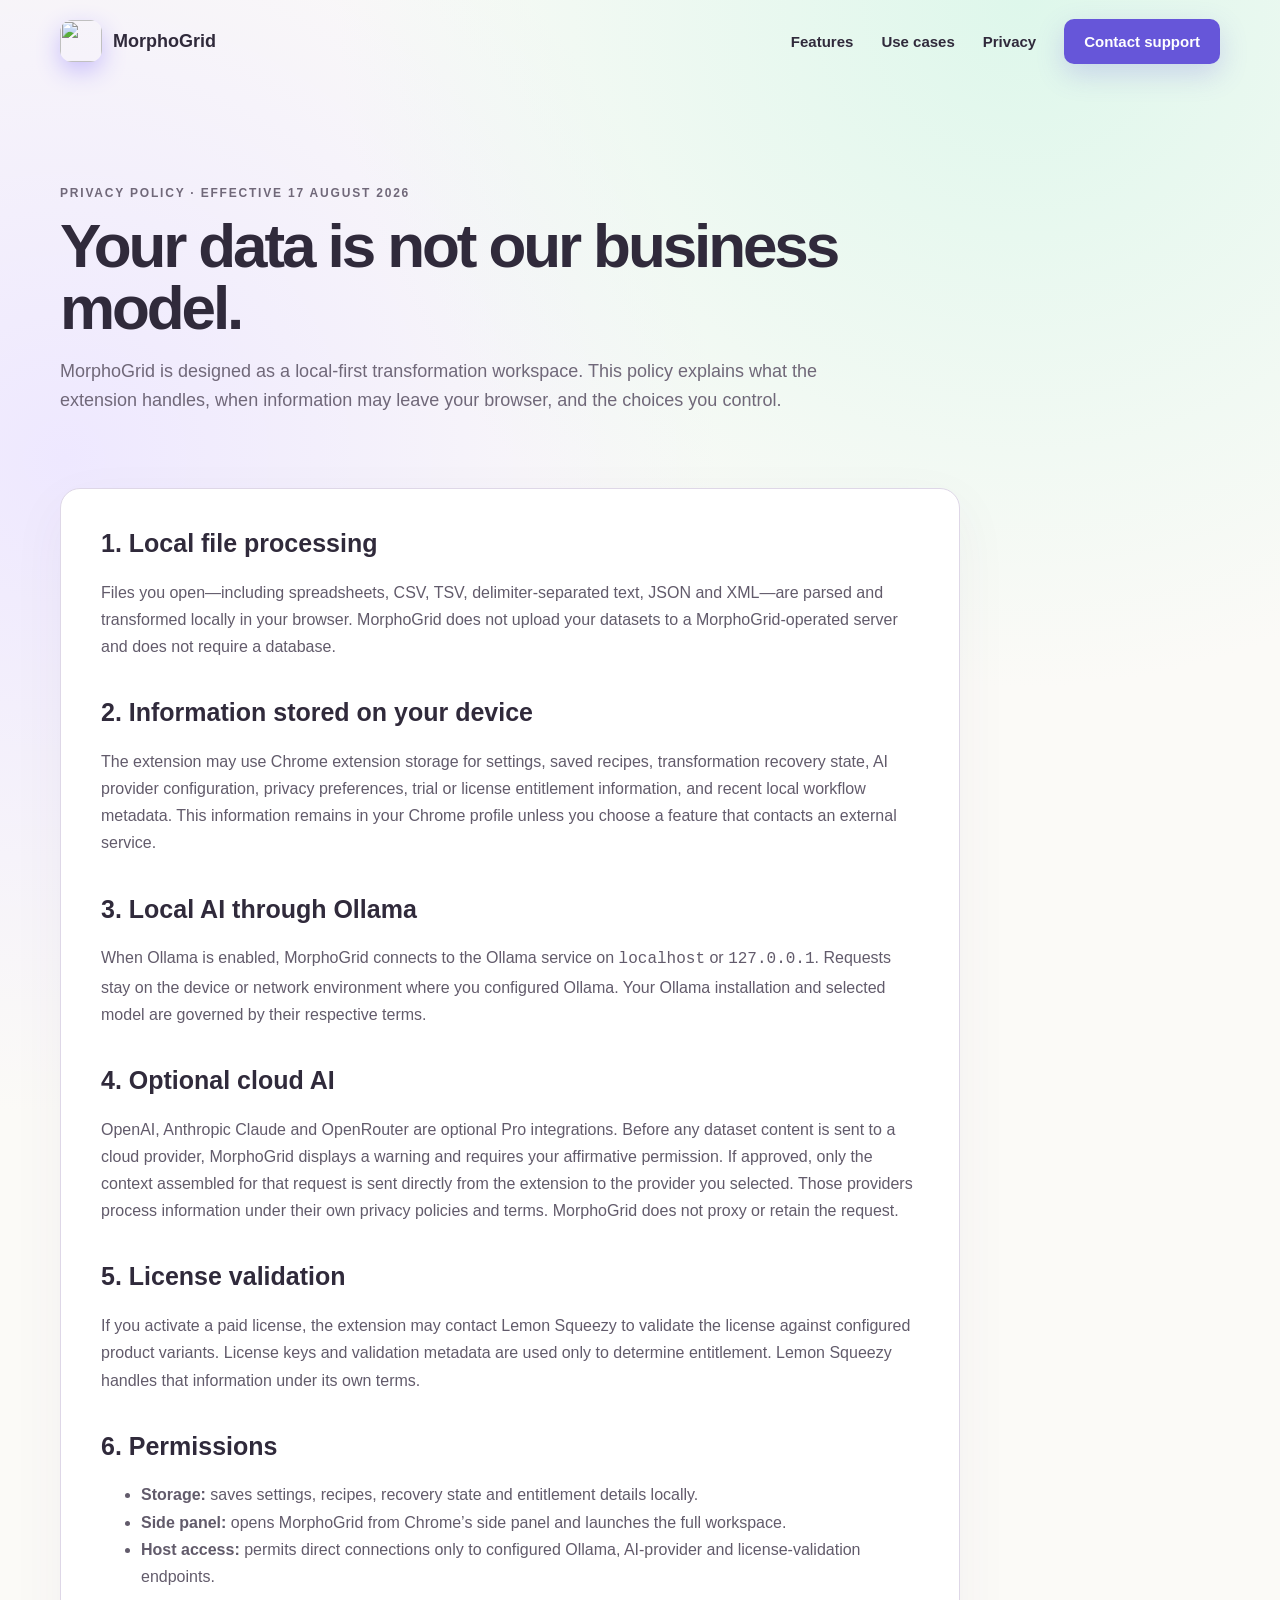
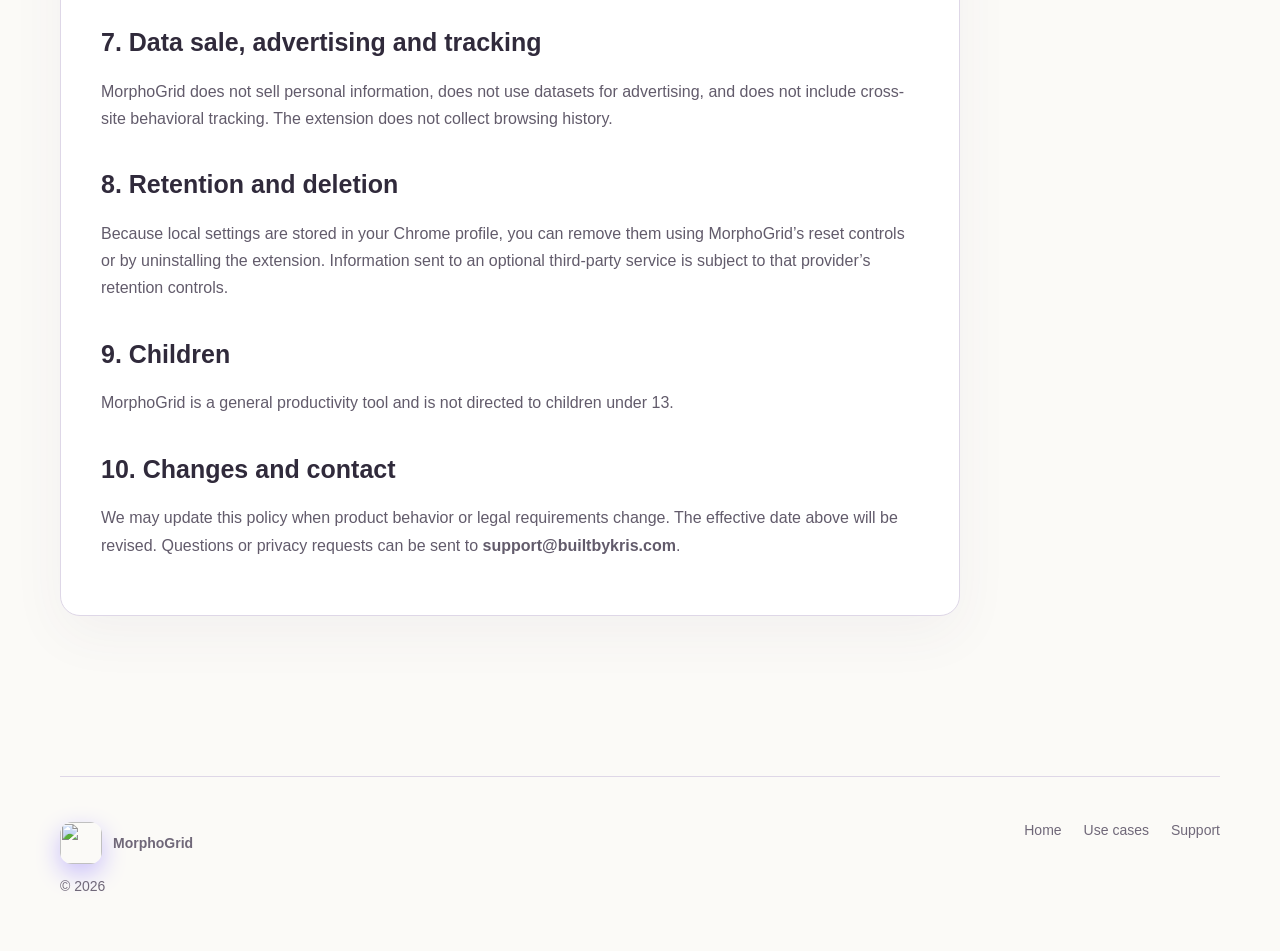
==== privacy.html @ bfff245d "Add files via upload" ====
<!doctype html><html lang="en"><head><meta charset="utf-8"><meta name="viewport" content="width=device-width,initial-scale=1"><meta name="description" content="MorphoGrid privacy policy."><title>Privacy — MorphoGrid</title><link rel="stylesheet" href="styles.css"></head><body><nav class="nav wrap"><a class="brand" href="index.html"><img class="brand-icon" src="assets/morphogrid-icon.png" alt="">MorphoGrid</a><div class="navlinks"><a href="index.html#features">Features</a><a href="use-cases.html">Use cases</a><a href="privacy.html">Privacy</a><a class="button" href="mailto:support@builtbykris.com">Contact support</a></div></nav><main class="wrap"><header class="page-hero"><p class="eyebrow">Privacy policy · effective 17 August 2026</p><h1>Your data is not our business model.</h1><p>MorphoGrid is designed as a local-first transformation workspace. This policy explains what the extension handles, when information may leave your browser, and the choices you control.</p></header><section class="policy"><article>
<h2>1. Local file processing</h2><p>Files you open—including spreadsheets, CSV, TSV, delimiter-separated text, JSON and XML—are parsed and transformed locally in your browser. MorphoGrid does not upload your datasets to a MorphoGrid-operated server and does not require a database.</p>
<h2>2. Information stored on your device</h2><p>The extension may use Chrome extension storage for settings, saved recipes, transformation recovery state, AI provider configuration, privacy preferences, trial or license entitlement information, and recent local workflow metadata. This information remains in your Chrome profile unless you choose a feature that contacts an external service.</p>
<h2>3. Local AI through Ollama</h2><p>When Ollama is enabled, MorphoGrid connects to the Ollama service on <code>localhost</code> or <code>127.0.0.1</code>. Requests stay on the device or network environment where you configured Ollama. Your Ollama installation and selected model are governed by their respective terms.</p>
<h2>4. Optional cloud AI</h2><p>OpenAI, Anthropic Claude and OpenRouter are optional Pro integrations. Before any dataset content is sent to a cloud provider, MorphoGrid displays a warning and requires your affirmative permission. If approved, only the context assembled for that request is sent directly from the extension to the provider you selected. Those providers process information under their own privacy policies and terms. MorphoGrid does not proxy or retain the request.</p>
<h2>5. License validation</h2><p>If you activate a paid license, the extension may contact Lemon Squeezy to validate the license against configured product variants. License keys and validation metadata are used only to determine entitlement. Lemon Squeezy handles that information under its own terms.</p>
<h2>6. Permissions</h2><ul><li><strong>Storage:</strong> saves settings, recipes, recovery state and entitlement details locally.</li><li><strong>Side panel:</strong> opens MorphoGrid from Chrome’s side panel and launches the full workspace.</li><li><strong>Host access:</strong> permits direct connections only to configured Ollama, AI-provider and license-validation endpoints.</li></ul>
<h2>7. Data sale, advertising and tracking</h2><p>MorphoGrid does not sell personal information, does not use datasets for advertising, and does not include cross-site behavioral tracking. The extension does not collect browsing history.</p>
<h2>8. Retention and deletion</h2><p>Because local settings are stored in your Chrome profile, you can remove them using MorphoGrid’s reset controls or by uninstalling the extension. Information sent to an optional third-party service is subject to that provider’s retention controls.</p>
<h2>9. Children</h2><p>MorphoGrid is a general productivity tool and is not directed to children under 13.</p>
<h2>10. Changes and contact</h2><p>We may update this policy when product behavior or legal requirements change. The effective date above will be revised. Questions or privacy requests can be sent to <a href="mailto:support@builtbykris.com"><strong>support@builtbykris.com</strong></a>.</p>
</article></section></main><footer class="footer wrap"><div><a class="brand" href="index.html"><img class="brand-icon" src="assets/morphogrid-icon.png" alt="">MorphoGrid</a><p>© <span data-year></span></p></div><div class="footer-links"><a href="index.html">Home</a><a href="use-cases.html">Use cases</a><a href="mailto:support@builtbykris.com">Support</a></div></footer><script src="script.js"></script></body></html>
---- styles.css ----
@font-face{font-family:Bricolage;src:url('assets/bricolage-grotesque.woff2') format('woff2');font-weight:200 800;font-display:swap}
:root{--ink:#302a3b;--muted:#706879;--violet:#6656d9;--violet2:#4f3dbd;--lav:#eee8ff;--mint:#dff7ec;--peach:#ffe7d9;--cream:#fffaf4;--line:#ded7e7;--white:#fff;--shadow:0 22px 70px rgba(75,57,110,.11)}
*{box-sizing:border-box}html{scroll-behavior:smooth}body{margin:0;color:var(--ink);background:radial-gradient(circle at 80% 0,#def7eb 0,transparent 25%),radial-gradient(circle at 5% 18%,#eee8ff 0,transparent 27%),#fbfaf7;font-family:Bricolage,"Segoe UI",sans-serif;font-size:18px}a{color:inherit;text-decoration:none}button{font:inherit}.wrap{width:min(1160px,calc(100% - 40px));margin:auto}.nav{height:82px;display:flex;align-items:center;justify-content:space-between}.brand{display:flex;gap:11px;align-items:center;font-weight:800}.mark{width:42px;height:42px;border-radius:12px;display:grid;place-items:center;color:white;background:linear-gradient(145deg,#7d6ce6,#5542c0);box-shadow:0 9px 25px #c9bffa;font-size:20px}.navlinks{display:flex;gap:28px;align-items:center;font-size:15px;font-weight:650}.button{display:inline-flex;align-items:center;justify-content:center;gap:9px;padding:14px 20px;border-radius:10px;color:white;background:var(--violet);font-weight:750;box-shadow:0 10px 28px rgba(102,86,217,.22);border:0}.button:hover{background:var(--violet2);transform:translateY(-1px)}.button.ghost{color:var(--ink);background:white;border:1px solid var(--line);box-shadow:none}.hero{min-height:690px;display:grid;grid-template-columns:1.03fr .97fr;gap:60px;align-items:center;padding:70px 0 100px}.eyebrow{font-size:12px;letter-spacing:.15em;text-transform:uppercase;color:#6656d9;font-weight:800}.hero h1{font-size:clamp(52px,6vw,82px);line-height:.96;letter-spacing:-.065em;margin:18px 0 25px}.hero h1 span{color:var(--violet)}.lede{font-size:20px;line-height:1.55;color:var(--muted);max-width:640px}.actions{display:flex;gap:12px;margin-top:30px}.trust{display:flex;gap:24px;margin-top:28px;color:#6e6678;font-size:13px}.trust span:before{content:'✓';color:#31916a;margin-right:7px}.app-shot{position:relative;border:1px solid var(--line);background:white;border-radius:20px;padding:16px;box-shadow:var(--shadow);transform:rotate(1deg)}.appbar{display:flex;gap:6px;padding:3px 3px 14px}.appbar i{width:9px;height:9px;border-radius:50%;background:#d7d0df}.appbar i:nth-child(1){background:#ffb99c}.appbar i:nth-child(2){background:#ffdc92}.appbar i:nth-child(3){background:#8eddbb}.mock{height:420px;display:grid;grid-template-columns:30% 1fr;border:1px solid #e4dfea;border-radius:12px;overflow:hidden;background:#fbf9fd}.mock-side{padding:18px 11px;background:#f3effb;border-right:1px solid #e2dbe9}.mock-brand{font-weight:800;margin-bottom:24px}.mock-step{padding:10px;margin:7px 0;border-radius:7px;background:white;border:1px solid #e2dbe8;font-size:10px}.mock-main{padding:20px}.mock-title{display:flex;justify-content:space-between;align-items:center}.mock-title b{font-size:16px}.pill{font-size:9px;padding:5px 8px;border-radius:99px;color:#347f5d;background:#e5f8ef}.table{margin-top:20px;border:1px solid #e2dce7;border-radius:8px;overflow:hidden}.row{display:grid;grid-template-columns:1.4fr 1fr .8fr;font-size:9px}.row span{padding:11px;border-right:1px solid #ebe6ef;border-bottom:1px solid #ebe6ef}.row.head{background:#f0ecf8;font-weight:800;color:#60586b}.float{position:absolute;padding:13px 16px;border-radius:12px;background:white;box-shadow:0 14px 40px rgba(64,49,90,.18);font-size:13px;font-weight:750}.float.one{left:-38px;bottom:68px}.float.two{right:-34px;top:80px}.float b{color:var(--violet)}.section{padding:105px 0}.section-head{max-width:730px;margin-bottom:46px}.section-head h2,.page-hero h1{font-size:clamp(40px,5vw,62px);line-height:1;letter-spacing:-.05em;margin:12px 0 18px}.section-head p,.page-hero p{color:var(--muted);line-height:1.6}.pas{display:grid;grid-template-columns:repeat(3,1fr);gap:16px}.pas article{padding:28px;border-radius:18px;border:1px solid var(--line);background:white}.pas article:nth-child(2){background:var(--peach)}.pas article:nth-child(3){background:var(--mint)}.pas b{display:block;font-size:12px;color:var(--violet);letter-spacing:.12em}.pas h3{font-size:26px;margin:13px 0}.pas p{font-size:15px;line-height:1.55;color:#655e6d}.features{display:grid;grid-template-columns:repeat(3,1fr);gap:18px;perspective:1200px}.flip{height:250px;cursor:pointer}.flip-inner{position:relative;width:100%;height:100%;transition:transform .65s cubic-bezier(.2,.8,.2,1);transform-style:preserve-3d}.flip:hover .flip-inner,.flip:focus-within .flip-inner,.flip.flipped .flip-inner{transform:rotateY(180deg)}.face{position:absolute;inset:0;padding:28px;border:1px solid var(--line);border-radius:18px;backface-visibility:hidden;background:white;box-shadow:0 12px 30px rgba(75,57,110,.05)}.face.back{transform:rotateY(180deg);background:var(--lav);display:flex;flex-direction:column;justify-content:center}.face .icon{width:46px;height:46px;border-radius:12px;display:grid;place-items:center;background:var(--lav);font-size:22px}.face h3{font-size:22px;margin:25px 0 8px}.face p{font-size:14px;line-height:1.5;color:var(--muted)}.face small{font-size:11px;color:#8a8194}.face.back p{font-size:19px;color:#443a52;font-weight:700}.band{padding:55px;border-radius:25px;background:#322949;color:white;display:grid;grid-template-columns:1fr auto;gap:40px;align-items:center}.band h2{font-size:42px;line-height:1.05;letter-spacing:-.04em;margin:0 0 10px}.band p{color:#cfc7db;margin:0}.band .button{background:#8f7ff0}.formats{display:flex;flex-wrap:wrap;gap:10px;margin-top:32px}.formats span{padding:10px 14px;border:1px solid #ddd6e6;border-radius:99px;background:white;font-weight:700;font-size:13px}.footer{margin-top:80px;padding:45px 0;border-top:1px solid var(--line);display:grid;grid-template-columns:1fr auto;gap:30px;color:#706879;font-size:14px}.footer-links{display:flex;gap:22px}.page-hero{padding:90px 0 55px;max-width:820px}.policy,.use-grid{padding-bottom:80px}.policy article{max-width:900px;background:white;border:1px solid var(--line);border-radius:20px;padding:40px;box-shadow:0 18px 55px rgba(70,54,98,.05)}.policy h2{margin-top:38px;font-size:25px}.policy h2:first-child{margin-top:0}.policy p,.policy li{color:#625b6b;line-height:1.7;font-size:16px}.use-grid{display:grid;gap:24px}.use-case{display:grid;grid-template-columns:1fr 1fr;gap:38px;align-items:center;padding:32px;border:1px solid var(--line);background:white;border-radius:20px;box-shadow:0 14px 45px rgba(70,54,98,.05)}.use-case:nth-child(even) .use-copy{order:2}.path{font-size:12px;color:var(--violet);font-weight:800;letter-spacing:.08em}.use-case h2{font-size:32px;margin:12px 0}.use-case p{color:var(--muted);line-height:1.6}.chips{display:flex;flex-wrap:wrap;gap:8px}.chips span{padding:7px 10px;border-radius:99px;background:var(--lav);font-size:12px;font-weight:700}.viz{min-height:270px;border-radius:15px;background:#f7f4fb;display:grid;place-items:center;overflow:hidden}.viz svg{width:90%;height:230px}.faq{display:grid;grid-template-columns:1fr 1fr;gap:14px}.faq details{padding:20px;border:1px solid var(--line);border-radius:13px;background:white}.faq summary{font-weight:750;cursor:pointer}.faq p{font-size:14px;line-height:1.5;color:var(--muted)}
@media(max-width:850px){body{font-size:16px}.navlinks a:not(.button){display:none}.hero{grid-template-columns:1fr;padding-top:40px}.hero-art{margin:20px 30px}.pas,.features{grid-template-columns:1fr}.flip{height:220px}.band{grid-template-columns:1fr;padding:35px}.use-case{grid-template-columns:1fr}.use-case:nth-child(even) .use-copy{order:0}.faq{grid-template-columns:1fr}.footer{grid-template-columns:1fr}.float{display:none}}

/* Detailed landing-page sections */
.brand-icon{width:42px;height:42px;border-radius:12px;display:block;object-fit:cover;box-shadow:0 9px 25px #c9bffa}.lever-grid{display:grid;grid-template-columns:repeat(2,1fr);gap:18px}.lever{position:relative;min-height:260px;padding:30px;border:1px solid var(--line);border-radius:20px;background:white;overflow:hidden}.lever:nth-child(2){background:var(--mint)}.lever:nth-child(3){background:var(--peach)}.lever:nth-child(4){background:var(--lav)}.lever-no{position:absolute;right:20px;top:4px;font-size:88px;font-weight:800;color:rgba(70,54,98,.07)}.lever h3{font-size:27px;margin:45px 0 10px}.lever p{color:var(--muted);font-size:15px;line-height:1.55}.lever strong{display:block;margin-top:18px;color:var(--violet);font-size:14px}.workflow{display:grid;grid-template-columns:repeat(5,1fr);margin-top:40px}.workflow article{position:relative;padding:24px 18px;background:white;border:1px solid var(--line);border-right:0}.workflow article:first-child{border-radius:15px 0 0 15px}.workflow article:last-child{border-right:1px solid var(--line);border-radius:0 15px 15px 0}.workflow article:not(:last-child):after{content:'›';position:absolute;right:-10px;top:42%;z-index:2;width:20px;height:20px;border-radius:50%;display:grid;place-items:center;color:white;background:var(--violet)}.workflow b{display:block;color:var(--violet);font-size:12px}.workflow h3{font-size:17px;margin:10px 0}.workflow p{font-size:12px;line-height:1.5;color:var(--muted)}.setup{display:grid;grid-template-columns:.8fr 1.2fr;gap:38px;align-items:start;padding:45px;border-radius:24px;color:white;background:#322949}.setup h2{font-size:44px;line-height:1.02;letter-spacing:-.045em;margin:12px 0 18px}.setup p{color:#d0c8db;line-height:1.6}.setup-note{padding:16px;border:1px solid #5c506f;border-radius:10px;color:#d9d0e5;background:#3a3051;font-size:13px}.os-tabs{display:flex;gap:7px;margin-bottom:12px}.os-tabs button{padding:8px 12px;color:#d4cbe1;background:transparent;border:1px solid #655877;border-radius:7px;cursor:pointer}.os-tabs button.active{color:#322949;background:#dff7ec;border-color:#dff7ec}.os-panel{display:none}.os-panel.active{display:block}.setup ol{margin:0;padding:0;list-style:none;counter-reset:setup}.setup li{counter-increment:setup;position:relative;margin:0 0 12px;padding:15px 16px 15px 52px;border-radius:10px;background:#403655;color:#eee9f3;font-size:14px;line-height:1.55}.setup li:before{content:counter(setup);position:absolute;left:15px;top:14px;width:24px;height:24px;border-radius:50%;display:grid;place-items:center;color:#322949;background:#8ee0bd;font-size:11px;font-weight:800}.setup code{display:block;margin-top:8px;padding:11px;border-radius:7px;color:#c8f7e4;background:#211a31;font-family:ui-monospace,Consolas,monospace;font-size:12px;overflow-x:auto}.micro{font-size:12px!important;color:#a99fb8!important}.savings{display:grid;grid-template-columns:1.1fr .9fr;gap:18px}.savings-card{padding:32px;border:1px solid var(--line);border-radius:19px;background:white}.savings-card h3{font-size:26px;margin:5px 0 12px}.savings-card p{color:var(--muted);line-height:1.6;font-size:15px}.math{background:var(--lav)}.math strong{display:block;font-size:45px;color:var(--violet);letter-spacing:-.05em}.math span{display:block;margin-top:6px;color:#655d70}.good-read{max-width:760px;font-size:20px!important;line-height:1.65!important}.faq summary{list-style:none;display:flex;justify-content:space-between;gap:15px}.faq summary:after{content:'+';color:var(--violet);font-size:21px}.faq details[open] summary:after{content:'−'}
@media(max-width:850px){.lever-grid,.savings{grid-template-columns:1fr}.workflow{grid-template-columns:1fr}.workflow article,.workflow article:first-child,.workflow article:last-child{border:1px solid var(--line);border-radius:12px;margin-bottom:8px}.workflow article:not(:last-child):after{display:none}.setup{grid-template-columns:1fr;padding:28px}.setup h2{font-size:36px}}
@media(max-width:850px){html,body{overflow-x:hidden}.hero>*{min-width:0}.hero-art{margin:20px 0}.app-shot{transform:none}.actions,.trust,.os-tabs{flex-wrap:wrap}.setup code{max-width:100%}}
.domain-list{display:grid;gap:12px}.domain-list details{border:1px solid var(--line);border-radius:18px;background:white;overflow:hidden;box-shadow:0 10px 32px rgba(70,54,98,.04)}.domain-list summary{list-style:none;cursor:pointer;display:grid;grid-template-columns:54px 1fr auto;gap:18px;align-items:center;padding:22px 25px}.domain-list summary::-webkit-details-marker{display:none}.domain-icon{width:50px;height:50px;border-radius:13px;display:grid;place-items:center;color:#5747bd;background:var(--lav);font-size:21px}.domain-list details:nth-child(2n) .domain-icon{color:#347e60;background:var(--mint)}.domain-list details:nth-child(3n) .domain-icon{color:#a85536;background:var(--peach)}.domain-title b{display:block;font-size:19px}.domain-title small{display:block;margin-top:5px;color:var(--muted);font-size:12px}.domain-chevron{width:34px;height:34px;border-radius:50%;display:grid;place-items:center;color:var(--violet);background:#f2edff;font-size:20px;transition:.25s}.domain-list details[open] .domain-chevron{transform:rotate(45deg)}.domain-body{display:grid;grid-template-columns:1fr 1fr 1.25fr;gap:14px;padding:0 25px 25px 97px}.domain-block{padding:20px;border-radius:13px;background:#faf8fc}.domain-block:nth-child(2){background:#f1fbf6}.domain-block:nth-child(3){background:#fff8f3}.domain-block h3{margin:0 0 10px;font-size:13px;color:var(--violet);letter-spacing:.08em;text-transform:uppercase}.domain-block p,.domain-block li{color:#655d70;font-size:13px;line-height:1.55}.domain-block p{margin:0}.domain-block ol{margin:0;padding-left:19px}.domain-block li+li{margin-top:6px}@media(max-width:850px){.domain-list summary{grid-template-columns:45px 1fr auto;padding:18px 16px;gap:12px}.domain-icon{width:43px;height:43px}.domain-title small{display:none}.domain-body{grid-template-columns:1fr;padding:0 16px 16px}.domain-title b{font-size:16px}}
.band .formats span{color:#3f3948;background:#fff;border-color:#d8d0e1}
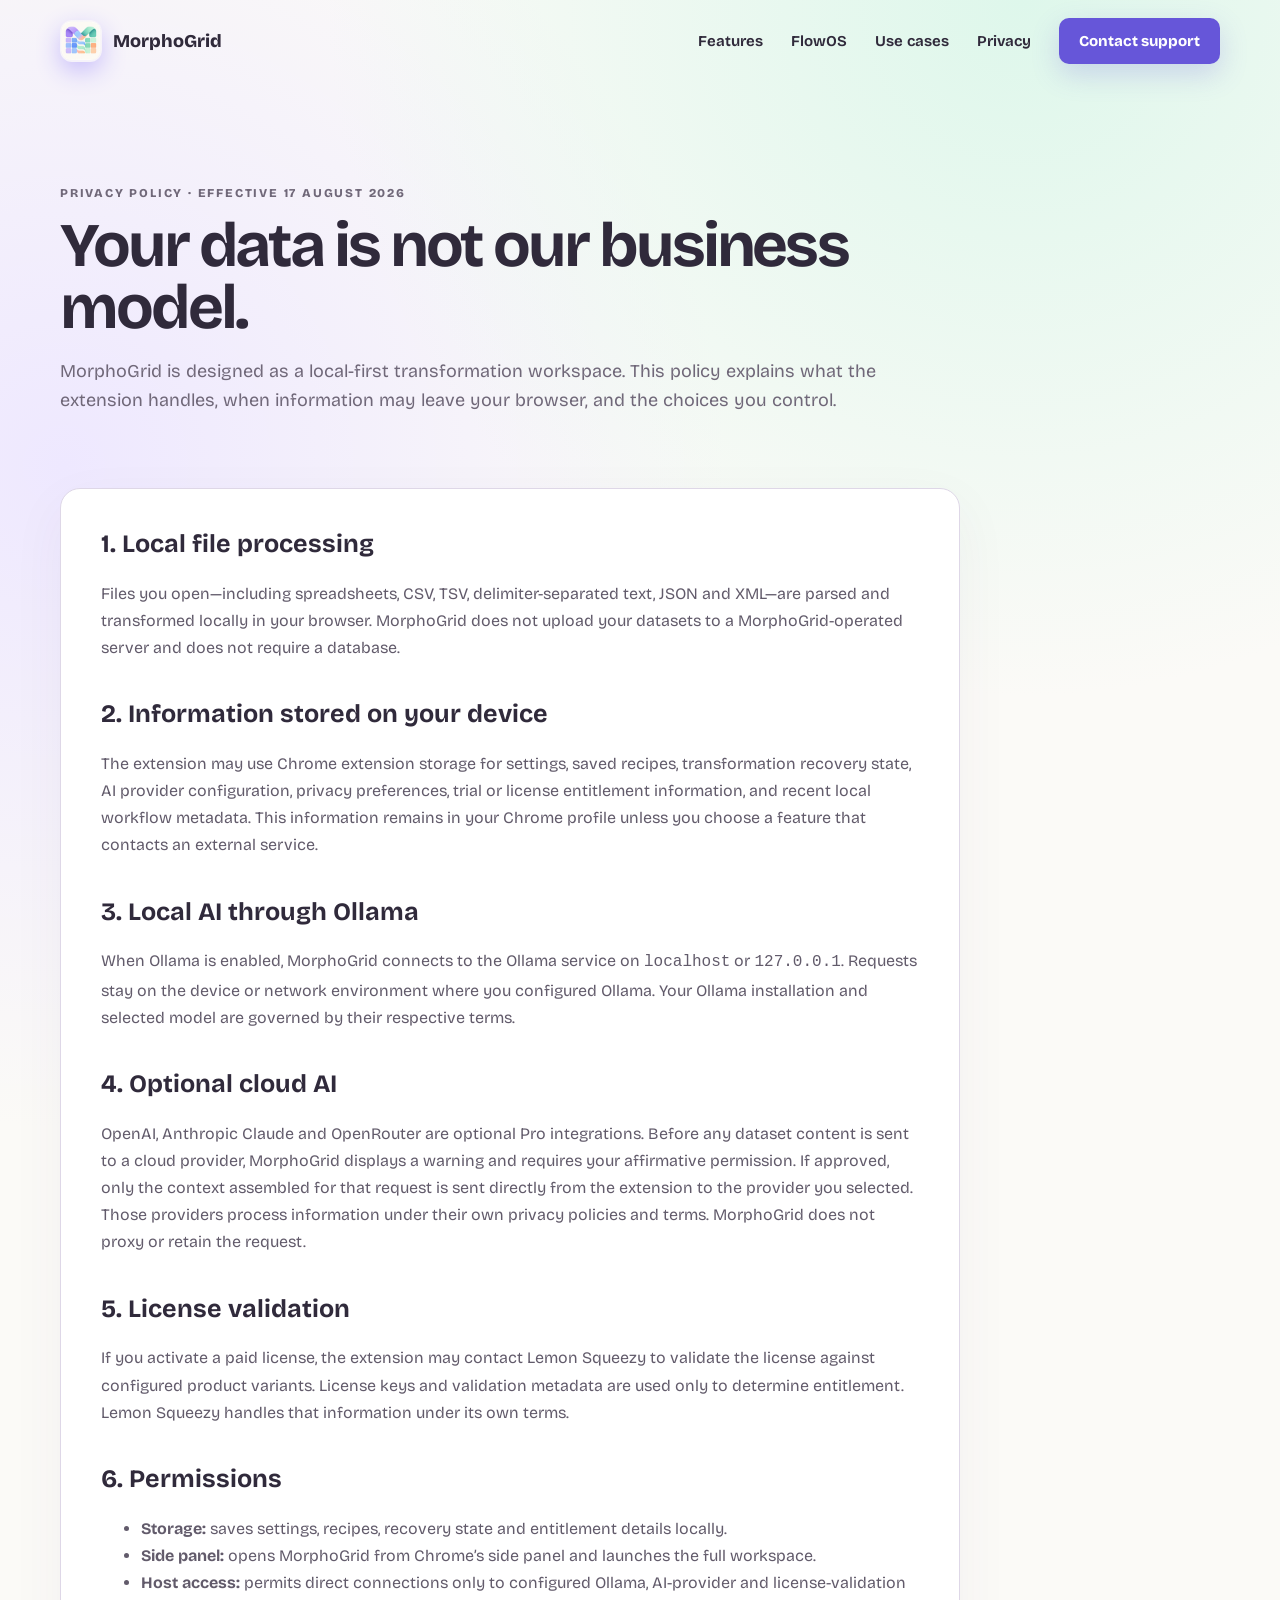
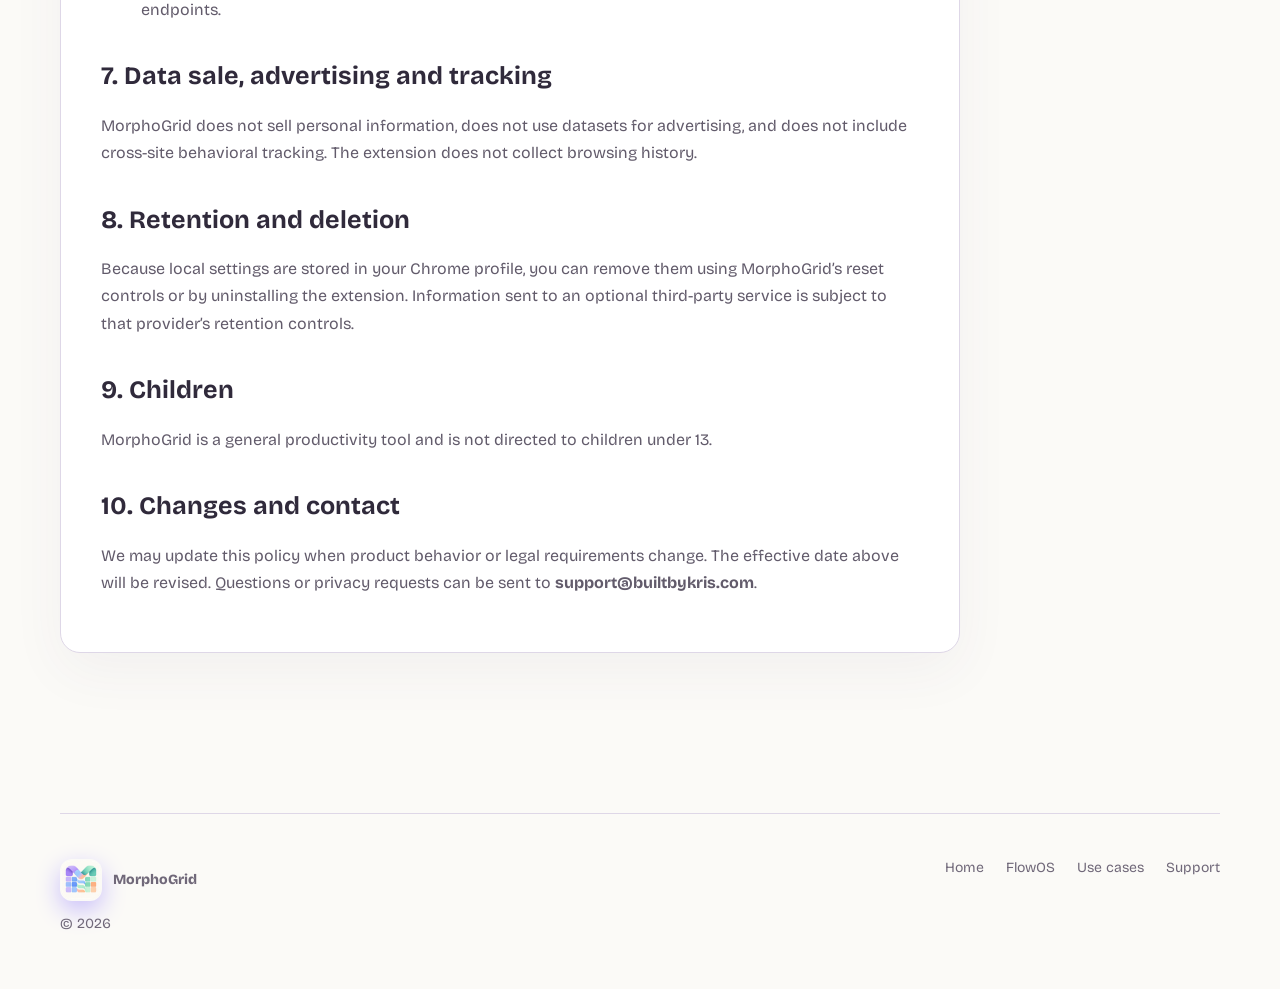
==== commit 91443ae5: "Update privacy.html" ====
--- a/privacy.html
+++ b/privacy.html
@@ -1,13 +1,13 @@
-<!doctype html><html lang="en"><head><meta charset="utf-8"><meta name="viewport" content="width=device-width,initial-scale=1"><meta name="description" content="MorphoGrid privacy policy."><title>Privacy — MorphoGrid</title><link rel="stylesheet" href="styles.css"></head><body><nav class="nav wrap"><a class="brand" href="index.html"><img class="brand-icon" src="assets/morphogrid-icon.png" alt="">MorphoGrid</a><div class="navlinks"><a href="index.html#features">Features</a><a href="use-cases.html">Use cases</a><a href="privacy.html">Privacy</a><a class="button" href="mailto:support@builtbykris.com">Contact support</a></div></nav><main class="wrap"><header class="page-hero"><p class="eyebrow">Privacy policy · effective 17 August 2026</p><h1>Your data is not our business model.</h1><p>MorphoGrid is designed as a local-first transformation workspace. This policy explains what the extension handles, when information may leave your browser, and the choices you control.</p></header><section class="policy"><article>
-<h2>1. Local file processing</h2><p>Files you open—including spreadsheets, CSV, TSV, delimiter-separated text, JSON and XML—are parsed and transformed locally in your browser. MorphoGrid does not upload your datasets to a MorphoGrid-operated server and does not require a database.</p>
-<h2>2. Information stored on your device</h2><p>The extension may use Chrome extension storage for settings, saved recipes, transformation recovery state, AI provider configuration, privacy preferences, trial or license entitlement information, and recent local workflow metadata. This information remains in your Chrome profile unless you choose a feature that contacts an external service.</p>
-<h2>3. Local AI through Ollama</h2><p>When Ollama is enabled, MorphoGrid connects to the Ollama service on <code>localhost</code> or <code>127.0.0.1</code>. Requests stay on the device or network environment where you configured Ollama. Your Ollama installation and selected model are governed by their respective terms.</p>
-<h2>4. Optional cloud AI</h2><p>OpenAI, Anthropic Claude and OpenRouter are optional Pro integrations. Before any dataset content is sent to a cloud provider, MorphoGrid displays a warning and requires your affirmative permission. If approved, only the context assembled for that request is sent directly from the extension to the provider you selected. Those providers process information under their own privacy policies and terms. MorphoGrid does not proxy or retain the request.</p>
-<h2>5. License validation</h2><p>If you activate a paid license, the extension may contact Lemon Squeezy to validate the license against configured product variants. License keys and validation metadata are used only to determine entitlement. Lemon Squeezy handles that information under its own terms.</p>
-<h2>6. Permissions</h2><ul><li><strong>Storage:</strong> saves settings, recipes, recovery state and entitlement details locally.</li><li><strong>Side panel:</strong> opens MorphoGrid from Chrome’s side panel and launches the full workspace.</li><li><strong>Host access:</strong> permits direct connections only to configured Ollama, AI-provider and license-validation endpoints.</li></ul>
-<h2>7. Data sale, advertising and tracking</h2><p>MorphoGrid does not sell personal information, does not use datasets for advertising, and does not include cross-site behavioral tracking. The extension does not collect browsing history.</p>
-<h2>8. Retention and deletion</h2><p>Because local settings are stored in your Chrome profile, you can remove them using MorphoGrid’s reset controls or by uninstalling the extension. Information sent to an optional third-party service is subject to that provider’s retention controls.</p>
-<h2>9. Children</h2><p>MorphoGrid is a general productivity tool and is not directed to children under 13.</p>
-<h2>10. Changes and contact</h2><p>We may update this policy when product behavior or legal requirements change. The effective date above will be revised. Questions or privacy requests can be sent to <a href="mailto:support@builtbykris.com"><strong>support@builtbykris.com</strong></a>.</p>
-</article></section></main><footer class="footer wrap"><div><a class="brand" href="index.html"><img class="brand-icon" src="assets/morphogrid-icon.png" alt="">MorphoGrid</a><p>© <span data-year></span></p></div><div class="footer-links"><a href="index.html">Home</a><a href="use-cases.html">Use cases</a><a href="mailto:support@builtbykris.com">Support</a></div></footer><script src="script.js"></script></body></html>
+<!doctype html><html lang="en"><head><meta charset="utf-8"><meta name="viewport" content="width=device-width,initial-scale=1"><meta name="description" content="MorphoGrid privacy policy."><title>Privacy — MorphoGrid</title><link rel="stylesheet" href="styles.css"></head><body><nav class="nav wrap"><a class="brand" href="index.html"><img class="brand-icon" src="assets/morphogrid-icon.png" alt="">MorphoGrid</a><div class="navlinks"><a href="index.html#features">Features</a><a href="flowos.html">FlowOS</a><a href="use-cases.html">Use cases</a><a href="privacy.html">Privacy</a><a class="button" href="mailto:support@builtbykris.com">Contact support</a></div></nav><main class="wrap"><header class="page-hero"><p class="eyebrow">Privacy policy · effective 17 August 2026</p><h1>Your data is not our business model.</h1><p>MorphoGrid is designed as a local-first transformation workspace. This policy explains what the extension handles, when information may leave your browser, and the choices you control.</p></header><section class="policy"><article>
+<h2>1. Local file processing</h2><p>Files you open—including spreadsheets, CSV, TSV, delimiter-separated text, JSON and XML—are parsed and transformed locally in your browser. MorphoGrid does not upload your datasets to a MorphoGrid-operated server and does not require a database.</p>
+<h2>2. Information stored on your device</h2><p>The extension may use Chrome extension storage for settings, saved recipes, transformation recovery state, AI provider configuration, privacy preferences, trial or license entitlement information, and recent local workflow metadata. This information remains in your Chrome profile unless you choose a feature that contacts an external service.</p>
+<h2>3. Local AI through Ollama</h2><p>When Ollama is enabled, MorphoGrid connects to the Ollama service on <code>localhost</code> or <code>127.0.0.1</code>. Requests stay on the device or network environment where you configured Ollama. Your Ollama installation and selected model are governed by their respective terms.</p>
+<h2>4. Optional cloud AI</h2><p>OpenAI, Anthropic Claude and OpenRouter are optional Pro integrations. Before any dataset content is sent to a cloud provider, MorphoGrid displays a warning and requires your affirmative permission. If approved, only the context assembled for that request is sent directly from the extension to the provider you selected. Those providers process information under their own privacy policies and terms. MorphoGrid does not proxy or retain the request.</p>
+<h2>5. License validation</h2><p>If you activate a paid license, the extension may contact Lemon Squeezy to validate the license against configured product variants. License keys and validation metadata are used only to determine entitlement. Lemon Squeezy handles that information under its own terms.</p>
+<h2>6. Permissions</h2><ul><li><strong>Storage:</strong> saves settings, recipes, recovery state and entitlement details locally.</li><li><strong>Side panel:</strong> opens MorphoGrid from Chrome’s side panel and launches the full workspace.</li><li><strong>Host access:</strong> permits direct connections only to configured Ollama, AI-provider and license-validation endpoints.</li></ul>
+<h2>7. Data sale, advertising and tracking</h2><p>MorphoGrid does not sell personal information, does not use datasets for advertising, and does not include cross-site behavioral tracking. The extension does not collect browsing history.</p>
+<h2>8. Retention and deletion</h2><p>Because local settings are stored in your Chrome profile, you can remove them using MorphoGrid’s reset controls or by uninstalling the extension. Information sent to an optional third-party service is subject to that provider’s retention controls.</p>
+<h2>9. Children</h2><p>MorphoGrid is a general productivity tool and is not directed to children under 13.</p>
+<h2>10. Changes and contact</h2><p>We may update this policy when product behavior or legal requirements change. The effective date above will be revised. Questions or privacy requests can be sent to <a href="mailto:support@builtbykris.com"><strong>support@builtbykris.com</strong></a>.</p>
+</article></section></main><footer class="footer wrap"><div><a class="brand" href="index.html"><img class="brand-icon" src="assets/morphogrid-icon.png" alt="">MorphoGrid</a><p>© <span data-year></span></p></div><div class="footer-links"><a href="index.html">Home</a><a href="flowos.html">FlowOS</a><a href="use-cases.html">Use cases</a><a href="mailto:support@builtbykris.com">Support</a></div></footer><script src="script.js"></script></body></html>
 
--- a/styles.css
+++ b/styles.css
@@ -9,3 +9,6 @@
 @media(max-width:850px){html,body{overflow-x:hidden}.hero>*{min-width:0}.hero-art{margin:20px 0}.app-shot{transform:none}.actions,.trust,.os-tabs{flex-wrap:wrap}.setup code{max-width:100%}}
 .domain-list{display:grid;gap:12px}.domain-list details{border:1px solid var(--line);border-radius:18px;background:white;overflow:hidden;box-shadow:0 10px 32px rgba(70,54,98,.04)}.domain-list summary{list-style:none;cursor:pointer;display:grid;grid-template-columns:54px 1fr auto;gap:18px;align-items:center;padding:22px 25px}.domain-list summary::-webkit-details-marker{display:none}.domain-icon{width:50px;height:50px;border-radius:13px;display:grid;place-items:center;color:#5747bd;background:var(--lav);font-size:21px}.domain-list details:nth-child(2n) .domain-icon{color:#347e60;background:var(--mint)}.domain-list details:nth-child(3n) .domain-icon{color:#a85536;background:var(--peach)}.domain-title b{display:block;font-size:19px}.domain-title small{display:block;margin-top:5px;color:var(--muted);font-size:12px}.domain-chevron{width:34px;height:34px;border-radius:50%;display:grid;place-items:center;color:var(--violet);background:#f2edff;font-size:20px;transition:.25s}.domain-list details[open] .domain-chevron{transform:rotate(45deg)}.domain-body{display:grid;grid-template-columns:1fr 1fr 1.25fr;gap:14px;padding:0 25px 25px 97px}.domain-block{padding:20px;border-radius:13px;background:#faf8fc}.domain-block:nth-child(2){background:#f1fbf6}.domain-block:nth-child(3){background:#fff8f3}.domain-block h3{margin:0 0 10px;font-size:13px;color:var(--violet);letter-spacing:.08em;text-transform:uppercase}.domain-block p,.domain-block li{color:#655d70;font-size:13px;line-height:1.55}.domain-block p{margin:0}.domain-block ol{margin:0;padding-left:19px}.domain-block li+li{margin-top:6px}@media(max-width:850px){.domain-list summary{grid-template-columns:45px 1fr auto;padding:18px 16px;gap:12px}.domain-icon{width:43px;height:43px}.domain-title small{display:none}.domain-body{grid-template-columns:1fr;padding:0 16px 16px}.domain-title b{font-size:16px}}
 .band .formats span{color:#3f3948;background:#fff;border-color:#d8d0e1}
+/* FlowOS field guide */
+.flowos-hero{display:grid;grid-template-columns:1.35fr .65fr;gap:70px;align-items:center;padding:85px 0 60px}.flowos-hero h1{font-size:clamp(48px,6vw,76px);line-height:.98;letter-spacing:-.06em;margin:15px 0 24px}.flowos-hero>div>p:not(.eyebrow){max-width:760px;color:var(--muted);line-height:1.65}.flowos-map{padding:28px;border:1px solid var(--line);border-radius:22px;background:white;box-shadow:var(--shadow);display:grid;gap:10px;text-align:center}.flowos-map span,.flowos-map strong{font-size:11px;letter-spacing:.16em;color:var(--violet)}.flowos-map b{padding:15px;border-radius:11px;background:var(--lav);font-size:14px}.flowos-map b:nth-of-type(2){background:var(--mint)}.flowos-map b:nth-of-type(3){background:var(--peach)}.flowos-map i{font-style:normal;color:#948aa0}.flowos-intro{display:grid;grid-template-columns:repeat(4,1fr);border:1px solid var(--line);border-radius:18px;background:white;overflow:hidden}.flowos-intro div{padding:24px;border-right:1px solid var(--line)}.flowos-intro div:last-child{border:0}.flowos-intro strong,.flowos-intro span{display:block}.flowos-intro strong{font-size:26px;color:var(--violet)}.flowos-intro span{margin-top:5px;color:var(--muted);font-size:12px}.flowos-toc{position:sticky;top:10px;z-index:5;display:flex;gap:7px;justify-content:center;margin-top:28px;padding:10px;border:1px solid var(--line);border-radius:14px;background:rgba(255,255,255,.94);box-shadow:0 8px 28px rgba(70,54,98,.08);backdrop-filter:blur(12px)}.flowos-toc a{padding:9px 13px;border-radius:8px;font-size:12px;font-weight:750}.flowos-toc a:hover{color:var(--violet);background:var(--lav)}.flowos-category{padding-top:100px;scroll-margin-top:70px}.flowos-category-head{max-width:760px;margin-bottom:34px}.flowos-category-head h2{font-size:clamp(38px,5vw,58px);line-height:1;letter-spacing:-.05em;margin:12px 0}.flowos-feature{margin-bottom:24px;padding:30px;border:1px solid var(--line);border-radius:22px;background:white;box-shadow:0 16px 48px rgba(70,54,98,.05)}.flowos-feature>header{display:flex;gap:17px;align-items:center}.flowos-feature>header>span{width:54px;height:54px;flex:0 0 auto;display:grid;place-items:center;border-radius:15px;color:#5747bd;background:var(--lav);font-size:22px}.flowos-feature:nth-of-type(3n+2)>header>span{color:#347e60;background:var(--mint)}.flowos-feature:nth-of-type(3n)>header>span{color:#a85536;background:var(--peach)}.flowos-feature header small{font-weight:800;color:var(--violet)}.flowos-feature h3{font-size:28px;margin:0}.flowos-feature header p{margin:4px 0 0;color:var(--muted);font-size:14px}.flowos-problem{display:grid;grid-template-columns:1fr 1fr;gap:12px;margin:24px 0}.flowos-problem>div{padding:18px;border-radius:12px;background:#faf8fc}.flowos-problem>div:nth-child(2){background:#f2fbf7}.flowos-problem b,.data-sample>b,.flow-steps>b{display:block;margin-bottom:8px;color:var(--violet);font-size:11px;letter-spacing:.1em;text-transform:uppercase}.flowos-problem p{margin:0;color:#625b6b;font-size:14px;line-height:1.55}.flowos-example{display:grid;grid-template-columns:1fr .75fr 1fr;gap:12px}.data-sample,.flow-steps{min-width:0;padding:18px;border:1px solid #e8e2ec;border-radius:12px;background:#fff}.data-sample.output{background:#f2fbf7;border-color:#d6ede1}.data-sample table{width:100%;border-collapse:collapse;font-size:12px}.data-sample th,.data-sample td{padding:8px;text-align:left;border:1px solid #e7e1eb}.data-sample th{color:#5d5468;background:#f3eff9}.data-sample table+table{margin-top:9px}.flow-steps{background:#fff8f3}.flow-steps ol{margin:0;padding-left:18px;color:#625b6b;font-size:12px;line-height:1.55}.flow-steps li+li{margin-top:5px}.flowos-feature code{padding:2px 4px;border-radius:4px;background:#eee8ff;font-family:ui-monospace,Consolas,monospace;font-size:.9em}.code-sample pre{margin:0;white-space:pre-wrap;overflow-wrap:anywhere;color:#4f465b;font:12px/1.65 ui-monospace,Consolas,monospace}.scope{margin:17px 0 0;color:var(--muted);font-size:13px;line-height:1.55}.scope b{color:var(--ink)}
+@media(max-width:850px){.flowos-hero{grid-template-columns:1fr;gap:28px;padding-top:55px}.flowos-intro{grid-template-columns:1fr 1fr}.flowos-intro div:nth-child(2){border-right:0}.flowos-intro div:nth-child(-n+2){border-bottom:1px solid var(--line)}.flowos-toc{position:static;justify-content:flex-start;overflow-x:auto}.flowos-toc a{white-space:nowrap}.flowos-problem,.flowos-example{grid-template-columns:1fr}.flowos-feature{padding:20px}.flowos-category{padding-top:75px}}
